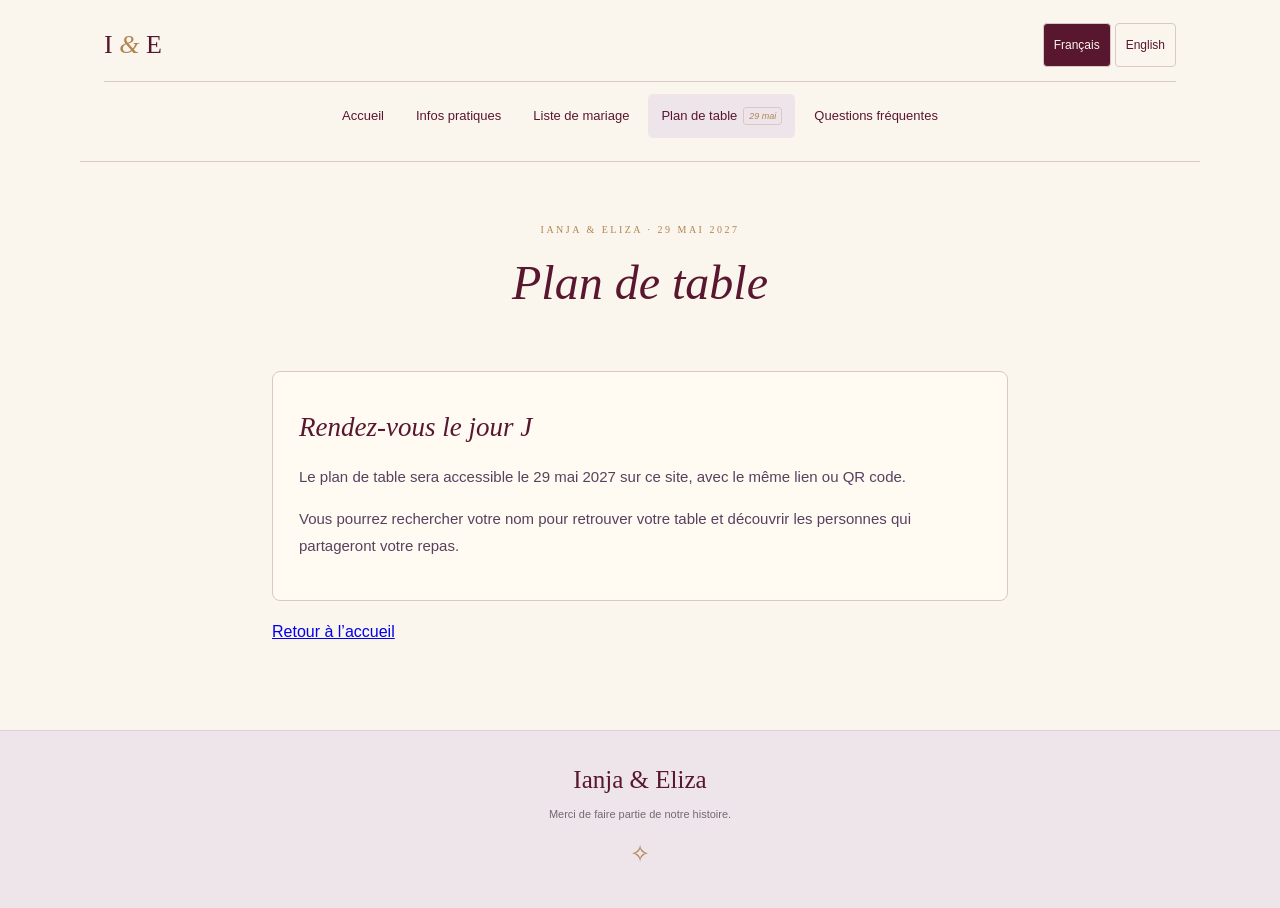
==== acces-plan-de-table.html @ 85cea96d "Add files via upload" ====
<!doctype html>
<html lang="fr"><head><meta charset="utf-8"><meta name="viewport" content="width=device-width,initial-scale=1"><meta name="theme-color" content="#59162f"><meta name="robots" content="noindex,nofollow"><title>Ianja &amp; Eliza — Plan de table</title>
<link rel="stylesheet" href="style.css"><link rel="stylesheet" href="photos.css"><link rel="stylesheet" href="confirmation.css"><link rel="stylesheet" href="navigation.css"><script defer src="configuration.js"></script><script defer src="navigation.js"></script></head>
<body><header class="top"><a href="./" aria-label="Ianja & Eliza">I <span>&</span> E</a><nav class="languages" aria-label="Langue / Language"><button type="button" data-lang="fr" lang="fr" aria-pressed="true">Français</button><button type="button" data-lang="en" lang="en" aria-pressed="false">English</button></nav></header>
<main class="info-page"><div class="page-heading"><p class="eyebrow" data-page-fr="IANJA &amp; ELIZA · 29 MAI 2027" data-page-en="IANJA &amp; ELIZA · 29 MAY 2027">IANJA &amp; ELIZA · 29 MAI 2027</p><h1 data-page-title data-page-fr="Plan de table" data-page-en="Seating plan">Plan de table</h1></div><section class="info-card"><h2  data-page-fr="Rendez-vous le jour J" data-page-en="Available on our wedding day">Rendez-vous le jour J</h2><p  data-page-fr="Le plan de table sera accessible le 29 mai 2027 sur ce site, avec le même lien ou QR code." data-page-en="The seating plan will be available on 29 May 2027 on this website using the same link or QR code.">Le plan de table sera accessible le 29 mai 2027 sur ce site, avec le même lien ou QR code.</p><p  data-page-fr="Vous pourrez rechercher votre nom pour retrouver votre table et découvrir les personnes qui partageront votre repas." data-page-en="You will be able to search for your name to find your table and see who will be sharing your meal.">Vous pourrez rechercher votre nom pour retrouver votre table et découvrir les personnes qui partageront votre repas.</p></section><a id="open-seating" class="primary" href="plan-de-table.html" hidden data-page-fr="Voir le plan de table" data-page-en="View the seating plan">Voir le plan de table</a>
<a class="page-home" href="index.html" data-page-fr="Retour à l’accueil" data-page-en="Back to home">Retour à l’accueil</a>
<noscript>Activez JavaScript pour le menu et le choix de langue. / Enable JavaScript for navigation and language selection.</noscript></main>
<footer><span>Ianja & Eliza</span><p  data-page-fr="Merci de faire partie de notre histoire." data-page-en="Thank you for being part of our story.">Merci de faire partie de notre histoire.</p><span aria-hidden="true">✧</span></footer></body></html>
---- style.css ----
:root{--ivory:#faf5eb;--wine:#64283f;--purple:#58415f;--muted:#756773;--line:#d9c8c6;--gold:#ae8c58}*{box-sizing:border-box}html{scroll-behavior:smooth}body{margin:0;background:var(--ivory);color:var(--purple);font-family:Arial,sans-serif;font-size:16px;line-height:1.6}.top{max-width:1120px;margin:auto;display:flex;align-items:center;justify-content:space-between;padding:23px 24px;border-bottom:1px solid var(--line)}.top a{font:26px Georgia,serif;text-decoration:none;color:var(--wine)}.top a span{font-style:italic;color:var(--gold)}.top>span{font-size:9px;letter-spacing:2px}main{max-width:1000px;margin:auto;padding:0 22px}.hero{text-align:center;padding:45px 0 38px;position:relative}.ornament{color:var(--gold);font-size:39px}.eyebrow{font-size:10px;letter-spacing:2.3px;font-weight:600}.hero h1{font:clamp(49px,9vw,88px)/1.15 Georgia,serif;letter-spacing:-2px;color:var(--wine);margin:20px 0}.hero h1 em{color:#98758e;font-weight:normal;font-size:.8em}.date{letter-spacing:3px;text-transform:uppercase;font-size:11px}.date:empty{display:none}.rule{width:47px;height:1px;background:var(--gold);margin:28px auto}h2{font:32px/1.2 Georgia,serif;font-weight:normal;margin:12px 0 18px;color:var(--wine)}.intro{font-size:14px;line-height:1.9;color:var(--muted)}.finder{background:var(--wine);color:var(--ivory);padding:30px 24px;border-radius:100px 100px 8px 8px;text-align:center;max-width:660px;margin:0 auto 64px;box-shadow:0 18px 35px #64283f12}.finder>.eyebrow{color:#dec1ba;margin-top:10px;font-size:9px}.finder h2{color:var(--ivory);margin:12px 0 25px}.finder label{display:block;text-align:left;font-size:12px;margin:0 auto 8px;max-width:470px}.search-wrap{display:flex;align-items:center;background:var(--ivory);color:var(--wine);border-radius:5px;max-width:470px;margin:auto;padding:0 13px;gap:10px}.search-wrap>span{font-size:28px}.search-wrap input{width:100%;min-width:0;border:0;background:transparent;font:16px Arial,sans-serif;color:var(--wine);padding:18px 0;outline:none}.search-wrap:focus-within{outline:3px solid #d7b681;outline-offset:4px}.search-wrap button{border:0;background:transparent;color:var(--wine);font-size:28px;min-width:35px;min-height:44px;cursor:pointer}.hint{font-size:11px;color:#e4cbd1;margin:12px 0 0}#status{font-size:13px;margin-bottom:0}.results{list-style:none;padding:0;margin:14px auto 0;max-width:470px}.results:empty{display:none}.result{font:14px Arial,sans-serif;width:100%;padding:15px;background:#fff9ef;border:0;border-radius:4px;color:var(--wine);text-align:left;cursor:pointer;margin-bottom:8px;line-height:1.6}.result>span{display:block}.result-table{font-size:12px;color:var(--muted)}.section-head{display:flex;align-items:end;justify-content:space-between;gap:14px}.section-head h2{font-size:38px;margin-bottom:4px}.section-head>p{font-size:12px;white-space:nowrap}.table-intro{font-size:13px;color:var(--muted);margin:12px 0 24px}.tables{display:grid;grid-template-columns:1fr;gap:16px;align-items:start}.table{border:1px solid var(--line);border-radius:65px 65px 5px 5px;background:#fffaf2;overflow:hidden}.table summary{position:relative;list-style:none;cursor:pointer;text-align:center;padding:30px 26px 24px}.table summary::-webkit-details-marker{display:none}.table summary .eyebrow{display:block;color:var(--gold)}.table-name{display:block;font:29px Georgia,serif;margin:10px 0;color:var(--wine)}.guest-count{font-size:11px;color:var(--muted)}.expand{position:absolute;right:22px;bottom:19px;font-size:22px;color:var(--wine)}.table[open] .expand{transform:rotate(45deg)}.guests{list-style:none;padding:0 24px 20px;margin:0;text-align:center;font-size:14px}.guests li{border-top:1px solid #eadfdb;padding:9px 0}.demo{text-align:center;font-size:11px;color:var(--muted);margin:36px 0}footer{text-align:center;margin-top:55px;padding:35px 20px;background:#eee5eb;border-top:1px solid #dfd0dd}footer>span:first-child{font:25px Georgia,serif;color:var(--wine)}footer p{font-size:11px;color:var(--muted)}footer>span:last-child{color:var(--gold);font-size:24px}button:focus-visible,summary:focus-visible,a:focus-visible{outline:3px solid var(--gold);outline-offset:4px}[hidden]{display:none!important}@media(min-width:600px){.tables{grid-template-columns:repeat(2,1fr)}.finder{padding:38px 60px}.hero{padding-top:55px}}@media(min-width:900px){.tables{grid-template-columns:repeat(3,1fr)}.hero{padding-bottom:44px}}@media(max-width:420px){.section-head{display:block}.section-head>p{margin-top:9px}.top>span{letter-spacing:1px;font-size:8px}.hero h1{font-size:49px}.eyebrow{letter-spacing:1.6px}}@media(prefers-reduced-motion:reduce){html{scroll-behavior:auto}}@media print{.finder,.demo,.top{display:none}.tables{grid-template-columns:repeat(2,1fr)}.table{break-inside:avoid}.guests{display:block}.hero{padding:10px}.hero h1{font-size:44px}footer{margin-top:10px}}
---- photos.css ----
:root{--wine:#59162f;--gold:#b18450;--ivory:#fbf6ed}
.top{flex-wrap:wrap;gap:12px}.languages{display:flex;gap:4px}.languages button{font:12px Arial,sans-serif;min-height:44px;padding:8px 10px;border:1px solid var(--line);border-radius:4px;background:transparent;color:var(--wine);cursor:pointer}.languages button[aria-pressed="true"]{background:var(--wine);color:var(--ivory)}.hero .intro{white-space:normal}
/* Une première évocation de la papeterie, en attendant la carte d’invitation. */
h2,.memories h2{font-family:Georgia,'Times New Roman',serif;font-style:italic;font-weight:400;line-height:1.3}
.eyebrow,.date,.memories cite{font-family:Georgia,'Times New Roman',serif;font-weight:400;letter-spacing:2.5px}
.table-name{font-family:Georgia,'Times New Roman',serif;font-style:italic}
.intro{font-family:Georgia,'Times New Roman',serif;font-size:16px;line-height:1.85}
.sr-only{position:absolute!important;width:1px;height:1px;padding:0;margin:-1px;overflow:hidden;clip:rect(0,0,0,0);white-space:nowrap;border:0}
.top .table-shortcut{font:11px Arial,sans-serif;letter-spacing:.5px;border-bottom:1px solid var(--gold);padding:8px 0}
.hero{padding-top:24px;padding-bottom:28px}
.welcome-art{display:block;width:100%;height:auto;max-width:850px;margin:0 auto;border-radius:5px;box-shadow:0 12px 36px #64283f0b}
.hero .date{margin:20px 0 0;color:var(--wine)}
.hero .rule{margin:20px auto}
.finder{border:1px solid #b1845055;box-shadow:0 15px 40px #59162f18}
.table{border-color:#d6bdad}
.memories{text-align:center;margin:70px 0 20px;padding-top:35px;border-top:1px solid var(--line)}
.memories>.eyebrow{color:var(--gold)}
.memories h2{font-size:clamp(29px,5vw,40px)}
.photo-gallery{display:grid;grid-template-columns:1fr;gap:25px;max-width:400px;margin:30px auto 0}
.photo-gallery figure{margin:0;padding:10px 10px 0;background:#fffaf2;border:1px solid #d9c2ac;box-shadow:0 8px 22px #59162f0b;border-radius:140px 140px 5px 5px;overflow:hidden}
.photo-gallery img{display:block;width:100%;height:auto;aspect-ratio:4/5;object-fit:cover;border-radius:130px 130px 2px 2px}
.photo-gallery figure:first-child img{object-position:50% 85%}
.photo-gallery figure:nth-child(2) img{object-position:46% 60%}
.photo-gallery figure:nth-child(3) img{object-position:50% 40%}
.photo-gallery figcaption{font:italic 20px Georgia,serif;color:var(--wine);padding:20px 6px}
.memories blockquote{margin:40px auto 0;max-width:520px;padding:28px 15px;border-top:1px solid var(--gold);border-bottom:1px solid var(--gold);color:var(--wine)}
.memories blockquote p{font:italic 23px/1.5 Georgia,serif;margin:0 0 12px}
.memories cite{font:10px Arial,sans-serif;text-transform:uppercase;letter-spacing:3px}
@media(min-width:700px){.photo-gallery{grid-template-columns:repeat(3,minmax(0,1fr));max-width:none;gap:20px;align-items:start}.photo-gallery figure:nth-child(2){margin-top:30px}.photo-gallery figcaption{font-size:18px}.hero{padding-top:30px}.welcome-art{width:90%}}
@media(max-width:420px){.hero{margin:0 -12px}.hero .intro{padding:0 12px}.welcome-art{border-radius:2px}.memories{margin-top:45px}.finder{margin-bottom:45px}}
@media print{.welcome-art{max-width:430px}.memories{display:none}.top{display:none}}
---- confirmation.css ----
.rsvp-card{max-width:660px;margin:0 auto 45px;background:#fffaf2;border:1px solid #d6bdad;border-radius:80px 80px 8px 8px;padding:35px 24px;box-shadow:0 15px 40px #59162f0b}.rsvp-card>.eyebrow,.rsvp-card>h2,.deadline{text-align:center}.rsvp-card>.eyebrow{color:var(--wine);font-size:9px}.rsvp-card h2{font-size:32px}.deadline{font-size:13px;color:var(--muted)}#rsvp{margin-top:28px}#rsvp>label,#guest-fields>label{display:block;font-size:14px;font-weight:600;margin:22px 0 8px}#rsvp input:not([type=radio]):not([type=checkbox]):not([type=hidden]),#rsvp textarea{display:block;width:100%;border:1px solid #bca6ab;border-radius:5px;background:#fffdf9;color:var(--wine);font:16px/1.5 Arial,sans-serif;padding:12px;min-height:48px}#rsvp textarea{resize:vertical}#rsvp input:focus-visible,#rsvp textarea:focus-visible{outline:3px solid var(--gold);outline-offset:3px}#rsvp fieldset{border:0;padding:0;margin:25px 0}#rsvp legend{font-weight:600;font-size:14px;margin-bottom:10px}.choices{display:grid;gap:10px}.choices label{padding:14px;border:1px solid var(--line);border-radius:5px;cursor:pointer}.choices input,.consent input{accent-color:var(--wine);width:19px;height:19px;flex-shrink:0}.choices label:has(input:checked){background:#eee5eb;border-color:var(--wine)}.choices input{vertical-align:middle;margin:0 10px 2px 0}.field-help,.privacy{font-size:12px;color:var(--muted);margin:5px 0 10px}.consent{display:flex!important;align-items:flex-start;gap:10px;font-size:12px!important;font-weight:400!important}.consent input{margin-top:2px}.primary{display:block;background:var(--wine);color:var(--ivory);border:1px solid var(--wine);border-radius:5px;padding:16px 22px;font:15px Arial,sans-serif;text-align:center;text-decoration:none;cursor:pointer;min-height:50px}#send{width:100%;margin-top:25px}.primary:disabled{opacity:.55;cursor:not-allowed}.notice{background:#eee5eb;padding:15px;border-left:3px solid var(--wine);font-size:13px}#form-status{font-size:14px;white-space:pre-line}#form-status:empty{display:none}#closed p{line-height:1.85}#closed h2{font-size:30px}.practical{text-align:center;max-width:650px;margin:50px auto;font-size:14px}.practical h2{font-size:32px}.rsvp-photos{display:grid;grid-template-columns:repeat(3,minmax(0,1fr));gap:10px;margin:35px auto;max-width:800px}.rsvp-photos img{width:100%;height:auto;aspect-ratio:3/4;object-fit:cover;border-radius:80px 80px 4px 4px}.rsvp-photos img:first-child{object-position:50% 85%}.rsvp-photos img:nth-child(2){object-position:46% 60%}.trap{position:absolute;left:-10000px;width:1px;height:1px;overflow:hidden}@media(min-width:650px){.rsvp-card{padding:40px 48px}.choices{grid-template-columns:1fr 1fr}.rsvp-photos{gap:20px}}@media(max-width:420px){.rsvp-card{border-radius:55px 55px 5px 5px;padding:25px 20px}.rsvp-card h2{font-size:28px}.rsvp-photos{gap:6px}}
.guest-entry{position:relative;border:1px solid var(--line);padding:16px;margin:14px 0;border-radius:6px;background:#fbf6ed}.guest-entry label{display:block;font-size:14px;font-weight:600;margin-bottom:8px}.secondary{border:1px solid var(--wine);color:var(--wine);background:transparent;border-radius:5px;padding:12px 18px;font:14px Arial,sans-serif;min-height:46px;cursor:pointer}.secondary:disabled{opacity:.5;cursor:not-allowed}.remove-guest{display:block;margin:8px 0 0 auto;padding:8px 10px;border:0;background:transparent;text-decoration:underline;color:var(--wine);cursor:pointer;min-height:44px}#guest-total{font-size:13px;color:var(--muted)}
#phone-country{display:block;width:100%;min-height:48px;padding:12px;border:1px solid #bca6ab;border-radius:5px;background:#fffdf9;color:var(--wine);font:16px Arial,sans-serif}#phone-country:focus-visible{outline:3px solid var(--gold);outline-offset:3px}
/* Indicatif et numéro réunis sur une seule ligne, même sur mobile. */
.phone-inline{display:grid;grid-template-columns:100px minmax(0,1fr);gap:8px;align-items:stretch}.phone-prefix{position:relative;min-width:0;border:1px solid #bca6ab;background:#fffdf9;border-radius:5px;display:flex;align-items:center;justify-content:center}.phone-prefix #dial-code{font:16px Arial,sans-serif;color:var(--wine);pointer-events:none}.phone-prefix #phone-country{position:absolute;inset:0;width:100%;height:100%;opacity:0;cursor:pointer;padding:0;margin:0}.phone-prefix:focus-within{outline:3px solid var(--gold);outline-offset:3px}#rsvp .phone-inline #contact-phone{min-width:0;margin:0;height:100%}@media(max-width:380px){.phone-inline{grid-template-columns:82px minmax(0,1fr);gap:6px}}
.review{margin-top:25px;padding:22px 18px;background:#eee5eb;border:1px solid var(--line);border-radius:8px}.review h3{font:26px/1.3 Georgia,serif;color:var(--wine);margin:0 0 12px}.review p{font-size:13px}.review dl{margin:20px 0;overflow-wrap:anywhere}.review dt{font-size:12px;font-weight:600;margin:14px 0 3px;color:var(--wine)}.review dd{font-size:14px;white-space:pre-wrap;margin:0}.review-actions{display:flex;gap:12px;flex-wrap:wrap}.review-actions button{flex:1 1 180px}.review [disabled]{opacity:.55;cursor:not-allowed}#email-notice{overflow-wrap:anywhere}
.deadline-notice{margin:24px 0;padding:18px 20px;border:2px solid var(--wine);border-radius:8px;background:#f1e3e8;color:var(--wine)}.deadline-notice .deadline{font-size:17px;color:var(--wine);margin:0 0 10px;text-align:left;line-height:1.5}.deadline-notice>p:last-child{font-size:14px;line-height:1.7;margin:0}.deadline-reminder{margin:24px 0 12px;font-size:13px;font-weight:600;color:var(--wine);border-left:3px solid var(--gold);padding-left:12px}#seating-notice{padding:20px;border:1px solid var(--gold);border-radius:6px;background:#fffaf2;color:var(--wine);line-height:1.8}
---- navigation.css ----
.top{position:relative;gap:14px}.top>.languages{margin-left:auto}.main-navigation{display:flex;justify-content:center;align-items:center;gap:6px;flex-basis:100%;padding-top:12px;border-top:1px solid var(--line);flex-wrap:wrap}.main-navigation a{font:13px/1.4 Arial,sans-serif;color:var(--wine);padding:12px 13px;border-radius:5px;min-height:44px;display:flex;align-items:center;gap:6px;text-decoration:none}.main-navigation a:hover,.main-navigation a[aria-current=page]{background:#eee5eb}.nav-badge{font-size:9px;border:1px solid var(--line);padding:2px 5px;border-radius:3px;white-space:nowrap;color:var(--muted)}.menu-toggle{display:none;border:1px solid var(--line);border-radius:5px;color:var(--wine);background:transparent;min-height:44px;padding:10px 12px;font:13px Arial,sans-serif;cursor:pointer}.info-page{max-width:780px;margin:auto;padding-bottom:30px}.page-heading{text-align:center;padding:50px 0 25px}.page-heading h1{font:italic clamp(34px,6vw,48px)/1.25 Georgia,serif;color:var(--wine);margin:15px 0}.page-heading>.eyebrow{color:var(--gold)}.info-card{padding:26px;background:#fffaf2;border:1px solid var(--line);border-radius:8px;margin:18px 0;line-height:1.8}.info-card h2{font-size:27px}.info-card p{font-size:15px}.info-card .primary{max-width:320px;margin:20px auto 0}.faq-list{display:grid;gap:14px}.faq-list details{background:#fffaf2;border:1px solid var(--line);border-radius:6px;padding:18px 20px}.faq-list summary{cursor:pointer;color:var(--wine);font-size:16px}.faq-list p{font-size:14px;line-height:1.8;margin-bottom:0}@media(max-width:760px){.menu-toggle{display:block}.main-navigation{display:none;align-items:stretch;flex-direction:column;gap:4px}.menu-open .main-navigation{display:flex}.main-navigation a{justify-content:space-between}.top{padding:16px}.languages button{padding:8px}.page-heading{padding-top:35px}.info-card{padding:22px}}@media print{.menu-toggle,.main-navigation{display:none}}
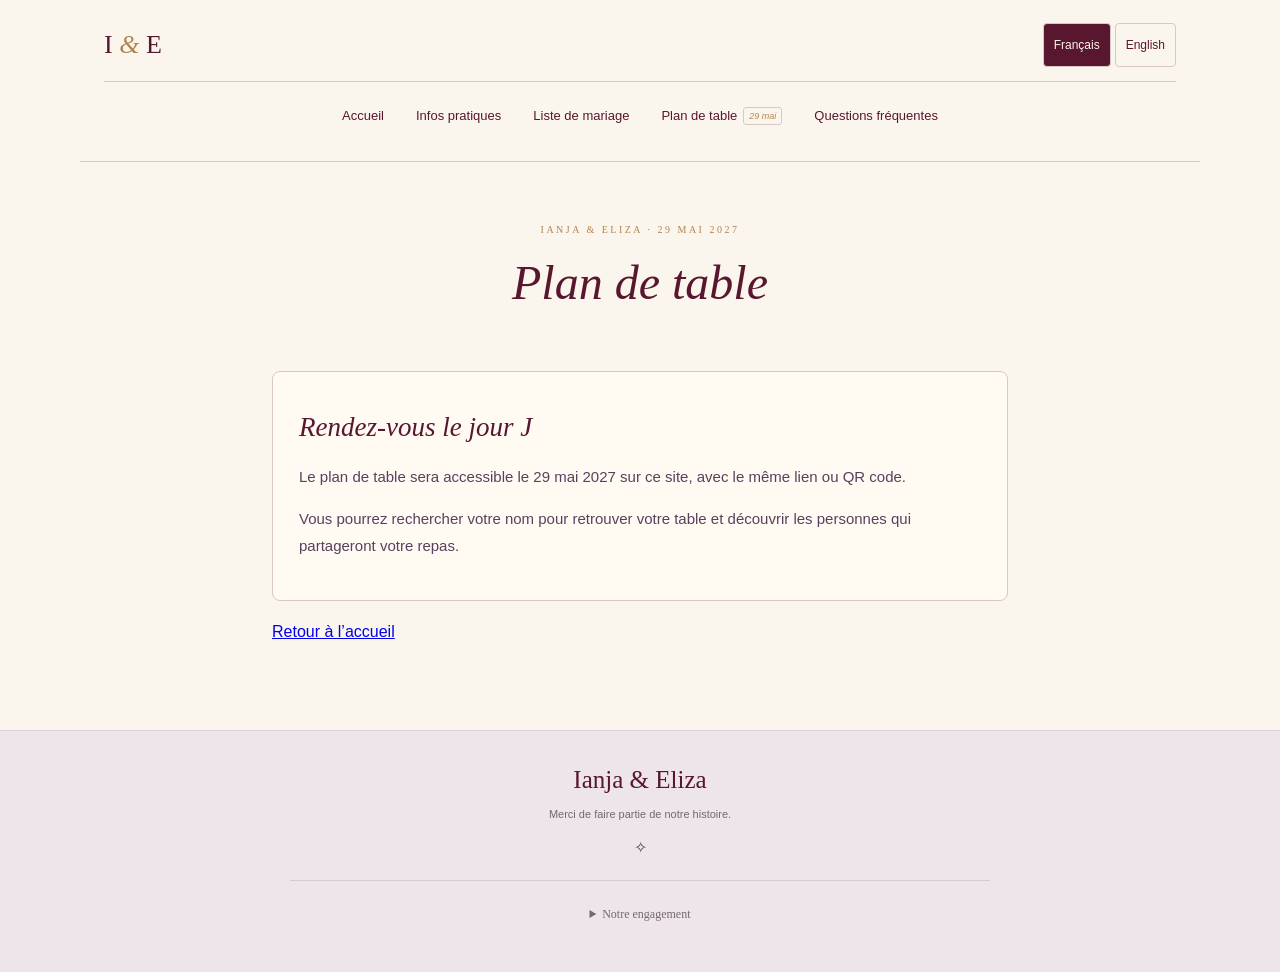
==== commit c11f1939: "Add files via upload" ====
--- a/acces-plan-de-table.html
+++ b/acces-plan-de-table.html
@@ -1,6 +1,7 @@
 <!doctype html>
 <html lang="fr"><head><meta charset="utf-8"><meta name="viewport" content="width=device-width,initial-scale=1"><meta name="theme-color" content="#59162f"><meta name="robots" content="noindex,nofollow"><title>Ianja &amp; Eliza — Plan de table</title>
-<link rel="stylesheet" href="style.css"><link rel="stylesheet" href="photos.css"><link rel="stylesheet" href="confirmation.css"><link rel="stylesheet" href="navigation.css"><script defer src="configuration.js"></script><script defer src="navigation.js"></script></head>
+<link rel="stylesheet" href="style.css"><link rel="stylesheet" href="photos.css"><link rel="stylesheet" href="confirmation.css"><link rel="stylesheet" href="navigation.css"><script defer src="configuration.js"></script><script defer src="navigation.js"></script><link rel="stylesheet" href="engagement.css"><script defer src="engagement.js"></script>
+</head>
 <body><header class="top"><a href="./" aria-label="Ianja & Eliza">I <span>&</span> E</a><nav class="languages" aria-label="Langue / Language"><button type="button" data-lang="fr" lang="fr" aria-pressed="true">Français</button><button type="button" data-lang="en" lang="en" aria-pressed="false">English</button></nav></header>
 <main class="info-page"><div class="page-heading"><p class="eyebrow" data-page-fr="IANJA &amp; ELIZA · 29 MAI 2027" data-page-en="IANJA &amp; ELIZA · 29 MAY 2027">IANJA &amp; ELIZA · 29 MAI 2027</p><h1 data-page-title data-page-fr="Plan de table" data-page-en="Seating plan">Plan de table</h1></div><section class="info-card"><h2  data-page-fr="Rendez-vous le jour J" data-page-en="Available on our wedding day">Rendez-vous le jour J</h2><p  data-page-fr="Le plan de table sera accessible le 29 mai 2027 sur ce site, avec le même lien ou QR code." data-page-en="The seating plan will be available on 29 May 2027 on this website using the same link or QR code.">Le plan de table sera accessible le 29 mai 2027 sur ce site, avec le même lien ou QR code.</p><p  data-page-fr="Vous pourrez rechercher votre nom pour retrouver votre table et découvrir les personnes qui partageront votre repas." data-page-en="You will be able to search for your name to find your table and see who will be sharing your meal.">Vous pourrez rechercher votre nom pour retrouver votre table et découvrir les personnes qui partageront votre repas.</p></section><a id="open-seating" class="primary" href="plan-de-table.html" hidden data-page-fr="Voir le plan de table" data-page-en="View the seating plan">Voir le plan de table</a>
 <a class="page-home" href="index.html" data-page-fr="Retour à l’accueil" data-page-en="Back to home">Retour à l’accueil</a>
--- a/navigation.css
+++ b/navigation.css
@@ -1 +1,2 @@
 .top{position:relative;gap:14px}.top>.languages{margin-left:auto}.main-navigation{display:flex;justify-content:center;align-items:center;gap:6px;flex-basis:100%;padding-top:12px;border-top:1px solid var(--line);flex-wrap:wrap}.main-navigation a{font:13px/1.4 Arial,sans-serif;color:var(--wine);padding:12px 13px;border-radius:5px;min-height:44px;display:flex;align-items:center;gap:6px;text-decoration:none}.main-navigation a:hover,.main-navigation a[aria-current=page]{background:#eee5eb}.nav-badge{font-size:9px;border:1px solid var(--line);padding:2px 5px;border-radius:3px;white-space:nowrap;color:var(--muted)}.menu-toggle{display:none;border:1px solid var(--line);border-radius:5px;color:var(--wine);background:transparent;min-height:44px;padding:10px 12px;font:13px Arial,sans-serif;cursor:pointer}.info-page{max-width:780px;margin:auto;padding-bottom:30px}.page-heading{text-align:center;padding:50px 0 25px}.page-heading h1{font:italic clamp(34px,6vw,48px)/1.25 Georgia,serif;color:var(--wine);margin:15px 0}.page-heading>.eyebrow{color:var(--gold)}.info-card{padding:26px;background:#fffaf2;border:1px solid var(--line);border-radius:8px;margin:18px 0;line-height:1.8}.info-card h2{font-size:27px}.info-card p{font-size:15px}.info-card .primary{max-width:320px;margin:20px auto 0}.faq-list{display:grid;gap:14px}.faq-list details{background:#fffaf2;border:1px solid var(--line);border-radius:6px;padding:18px 20px}.faq-list summary{cursor:pointer;color:var(--wine);font-size:16px}.faq-list p{font-size:14px;line-height:1.8;margin-bottom:0}@media(max-width:760px){.menu-toggle{display:block}.main-navigation{display:none;align-items:stretch;flex-direction:column;gap:4px}.menu-open .main-navigation{display:flex}.main-navigation a{justify-content:space-between}.top{padding:16px}.languages button{padding:8px}.page-heading{padding-top:35px}.info-card{padding:22px}}@media print{.menu-toggle,.main-navigation{display:none}}
+.table-cover{text-align:center;padding:30px 20px 26px}.table-cover>.eyebrow{display:block;color:var(--gold)}.table-cover .table-name{font-size:25px}
--- a/engagement.css
+++ b/engagement.css
@@ -0,0 +1 @@
+.commitment{max-width:700px;margin:20px auto 0;border-top:1px solid #d8cad3;padding-top:12px;text-align:left}.commitment>summary{font:12px/1.6 Georgia,serif;color:var(--muted);text-align:center;cursor:pointer;min-height:44px;padding:12px;list-style-position:inside}.commitment>summary:hover{color:var(--wine)}.commitment>summary:focus-visible{outline:2px solid var(--gold);outline-offset:2px}.commitment-body{padding:15px 10px 10px}.commitment-body .commitment-source{font:10px/1.6 Arial,sans-serif;letter-spacing:1.2px;color:var(--muted);text-align:center}.commitment-body h2{font:italic 25px/1.4 Georgia,serif;text-align:center;margin:10px 0 25px}.commitment-body h3{font:12px/1.5 Arial,sans-serif;color:var(--wine);margin:20px 0 8px}.commitment-body section>p{font:14px/1.85 Georgia,serif;color:var(--purple);margin:8px 0}.commitment-body section>.commitment-references{font:11px/1.8 Arial,sans-serif;color:var(--muted);margin-bottom:22px}@media print{.commitment{display:none}}
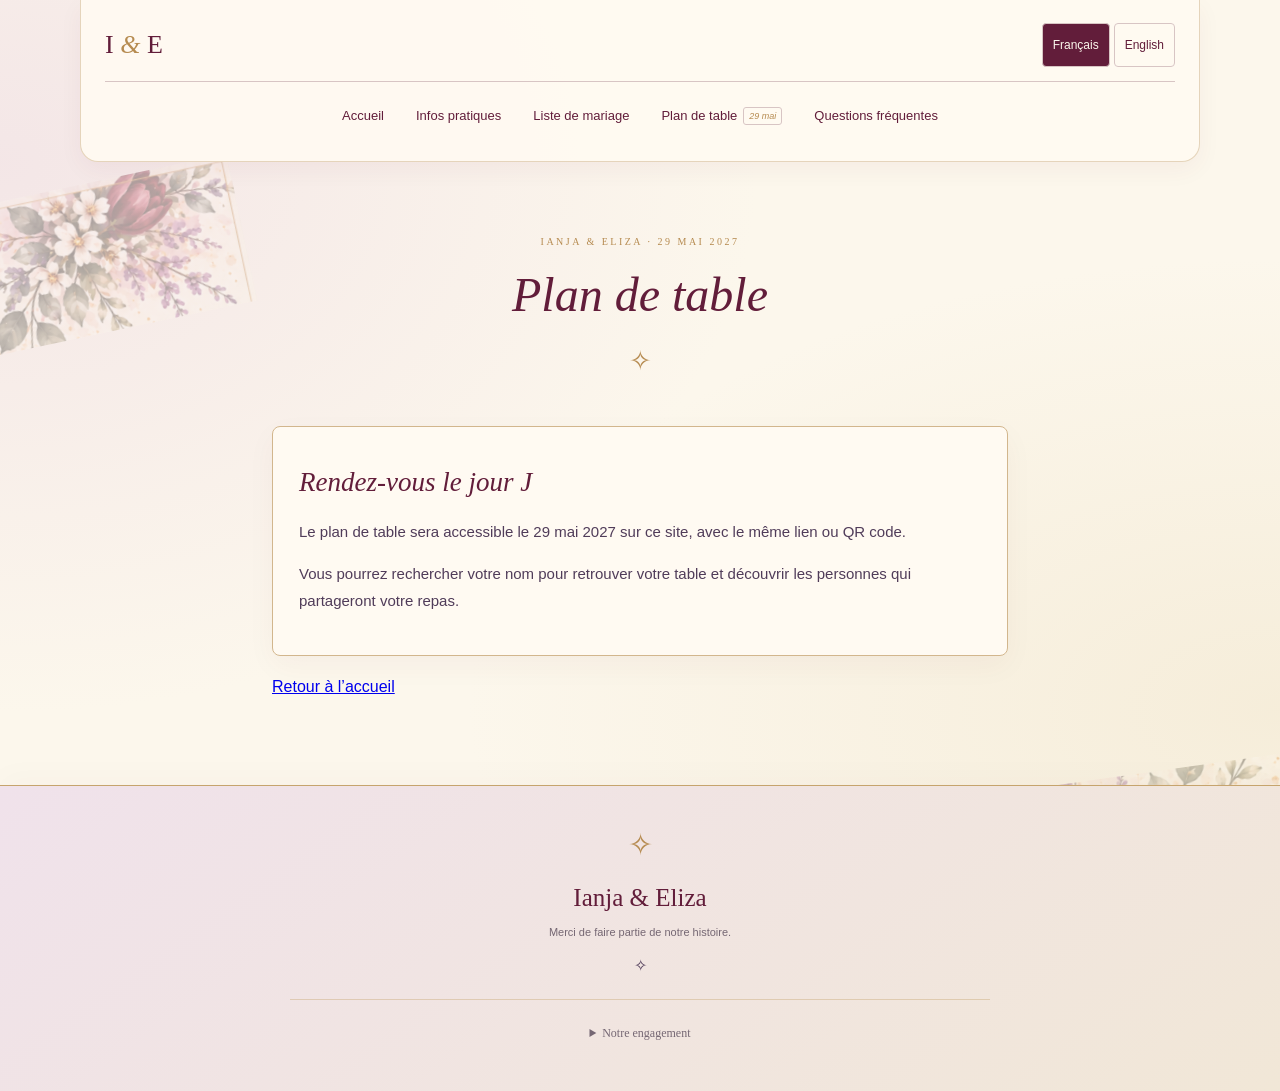
==== commit 4f37e3a9: "Add files via upload" ====
--- a/acces-plan-de-table.html
+++ b/acces-plan-de-table.html
@@ -1,6 +1,7 @@
 <!doctype html>
 <html lang="fr"><head><meta charset="utf-8"><meta name="viewport" content="width=device-width,initial-scale=1"><meta name="theme-color" content="#59162f"><meta name="robots" content="noindex,nofollow"><title>Ianja &amp; Eliza — Plan de table</title>
 <link rel="stylesheet" href="style.css"><link rel="stylesheet" href="photos.css"><link rel="stylesheet" href="confirmation.css"><link rel="stylesheet" href="navigation.css"><script defer src="configuration.js"></script><script defer src="navigation.js"></script><link rel="stylesheet" href="engagement.css"><script defer src="engagement.js"></script>
+<link rel="stylesheet" href="elegance.css">
 </head>
 <body><header class="top"><a href="./" aria-label="Ianja & Eliza">I <span>&</span> E</a><nav class="languages" aria-label="Langue / Language"><button type="button" data-lang="fr" lang="fr" aria-pressed="true">Français</button><button type="button" data-lang="en" lang="en" aria-pressed="false">English</button></nav></header>
 <main class="info-page"><div class="page-heading"><p class="eyebrow" data-page-fr="IANJA &amp; ELIZA · 29 MAI 2027" data-page-en="IANJA &amp; ELIZA · 29 MAY 2027">IANJA &amp; ELIZA · 29 MAI 2027</p><h1 data-page-title data-page-fr="Plan de table" data-page-en="Seating plan">Plan de table</h1></div><section class="info-card"><h2  data-page-fr="Rendez-vous le jour J" data-page-en="Available on our wedding day">Rendez-vous le jour J</h2><p  data-page-fr="Le plan de table sera accessible le 29 mai 2027 sur ce site, avec le même lien ou QR code." data-page-en="The seating plan will be available on 29 May 2027 on this website using the same link or QR code.">Le plan de table sera accessible le 29 mai 2027 sur ce site, avec le même lien ou QR code.</p><p  data-page-fr="Vous pourrez rechercher votre nom pour retrouver votre table et découvrir les personnes qui partageront votre repas." data-page-en="You will be able to search for your name to find your table and see who will be sharing your meal.">Vous pourrez rechercher votre nom pour retrouver votre table et découvrir les personnes qui partageront votre repas.</p></section><a id="open-seating" class="primary" href="plan-de-table.html" hidden data-page-fr="Voir le plan de table" data-page-en="View the seating plan">Voir le plan de table</a>
--- a/elegance.css
+++ b/elegance.css
@@ -0,0 +1,24 @@
+/* Habillage commun, inspiré des fleurs et des encadrements de la papeterie. */
+:root{--ivory:#fcf7ec;--wine:#621d3a;--purple:#503c59;--gold:#b68b50;--line:#d8c5c4}
+body{background:radial-gradient(ellipse at 0 15%,#e7cddf66,transparent 42%),radial-gradient(ellipse at 100% 65%,#e9d9b555,transparent 45%),#fcf7ec;position:relative;isolation:isolate}
+body::before,body::after{content:"";position:fixed;width:210px;height:220px;background-image:url('images/papeterie-fleurs.png');background-repeat:no-repeat;background-size:100% auto;pointer-events:none;z-index:-1;opacity:.22}
+body::before{left:-45px;top:180px;background-position:top center;transform:rotate(-12deg)}body::after{right:-45px;bottom:-20px;background-position:bottom center;transform:rotate(-8deg)}
+.top{background:#fffaf2ed;border:1px solid #cfb48b88;border-top:0;border-radius:0 0 18px 18px;box-shadow:0 8px 24px #621d3a0c;margin-bottom:12px}
+.main-navigation a{transition:background-color .18s,color .18s}.main-navigation a[aria-current=page]{background:var(--wine);color:var(--ivory);box-shadow:0 4px 12px #621d3a20}.main-navigation a[aria-current=page] .nav-badge{color:var(--ivory);border-color:#f4e6d077}
+.hero{position:relative}.hero .welcome-art{border:1px solid #c8ab7d;box-shadow:0 14px 35px #621d3a18,0 0 0 6px #fffaf2,0 0 0 7px #c8ab7d66;border-radius:8px}.hero .rule{width:90px;position:relative}.hero .rule::after{content:'✧';position:absolute;left:50%;top:50%;transform:translate(-50%,-50%);background:var(--ivory);padding:0 8px;color:var(--gold);font-size:22px}
+.rsvp-card{border-color:#bc9865;box-shadow:0 18px 45px #621d3a12,0 0 0 5px #fffaf2aa;background:linear-gradient(145deg,#fffdf6,#fbf2e8)}
+.rsvp-card>.eyebrow{color:#80522a}.primary{background:linear-gradient(125deg,#782d50,#59162f);box-shadow:0 6px 16px #621d3a18;transition:box-shadow .18s}.primary:hover:not(:disabled){box-shadow:0 8px 20px #621d3a2a}.secondary{background:#fffaf2}
+.practical-section,.info-card,.gift-coming,.faq-list details{box-shadow:0 10px 30px #621d3a0a;border-color:#d2b68d}.practical-heading>span{background:#ede0c8;border:1px solid #bc986555;border-radius:50%;width:35px;height:35px;flex-shrink:0;display:flex;align-items:center;justify-content:center;font-size:13px}.page-heading{position:relative}.page-heading::after{content:'✧';display:block;font-size:27px;color:var(--gold);margin:14px auto 0}.table{box-shadow:0 8px 20px #621d3a0a;background:linear-gradient(160deg,#fffaf2,#f4e9ee);border-color:#c9aa83}.finder{box-shadow:0 14px 34px #621d3a22}
+footer{position:relative;background:linear-gradient(145deg,#f0e2eb,#f1e7d7);border-top:1px solid #c6a46d;box-shadow:0 -8px 30px #621d3a06}footer::before{content:'✧';display:block;font-size:30px;color:var(--gold);margin-bottom:12px}footer>span:first-child{display:inline-block;margin-top:3px}.commitment{border-color:#c6a46d66}
+/* Les portraits passent avant le formulaire et deviennent une composition à part entière. */
+.rsvp-photos{display:grid;grid-template-columns:1fr 1.2fr 1fr;align-items:center;gap:22px;max-width:1000px;margin:25px auto 65px;padding:10px 4px 20px}
+.rsvp-photos figure{min-width:0;margin:0;padding:8px 8px 0;border:1px solid #b68b50;border-radius:160px 160px 7px 7px;background:#fffbf5;box-shadow:0 14px 30px #621d3a17}
+.rsvp-photos figure:first-child{transform:rotate(-3deg)}.rsvp-photos figure:last-child{transform:rotate(3deg)}
+.rsvp-photos figure img{display:block;width:100%;height:auto;aspect-ratio:3/4;object-fit:cover;border-radius:150px 150px 3px 3px}
+.rsvp-photos figure:first-child img{object-position:50% 88%}.rsvp-photos figure:nth-child(2) img{object-position:50% 40%;aspect-ratio:3/4}.rsvp-photos figure:last-child img{object-position:46% 60%}
+.rsvp-photos figcaption{padding:17px 4px 19px;text-align:center;color:var(--wine);font:italic 17px/1.4 Georgia,serif}.rsvp-photos figure:nth-child(2) figcaption{font-size:24px}
+@media(min-width:1200px){body::before,body::after{width:270px;height:260px;opacity:.32}body::before{left:-25px}body::after{right:-25px}}
+@media(max-width:700px){body::before,body::after{width:130px;height:150px;opacity:.16}body::before{left:-35px;top:160px}body::after{right:-25px}.hero .welcome-art{width:96%;margin:5px auto 0}.rsvp-photos{display:flex;align-items:center;overflow-x:auto;scroll-snap-type:x mandatory;gap:18px;margin:15px -12px 40px;padding:12px 24px 24px;scroll-padding-left:24px}.rsvp-photos figure{flex:0 0 82%;max-width:390px;scroll-snap-align:center;border-radius:170px 170px 7px 7px;transform:none!important}.rsvp-photos figure img{aspect-ratio:4/5!important;border-radius:160px 160px 3px 3px}.rsvp-photos figcaption{font-size:18px}.rsvp-photos::after{content:'';flex:0 0 6px}.top{border-radius:0 0 12px 12px}.rsvp-card{box-shadow:0 12px 28px #621d3a12}}
+@media(prefers-reduced-motion:reduce){.primary,.main-navigation a{transition:none}}
+@media print{body{background:white}body::before,body::after{display:none}.rsvp-photos{display:grid;margin:20px 0;overflow:visible}.rsvp-photos figure{transform:none!important}.top,.hero .welcome-art,.rsvp-card,.table{box-shadow:none}}
+.photo-scroll-hint{display:none}body::before,body::after{height:125px}@media(min-width:1200px){body::before,body::after{height:150px}}@media(max-width:700px){body::before,body::after{height:85px}.photo-scroll-hint{display:block;text-align:center;font-size:11px;color:var(--muted);margin:-25px 0 35px}}
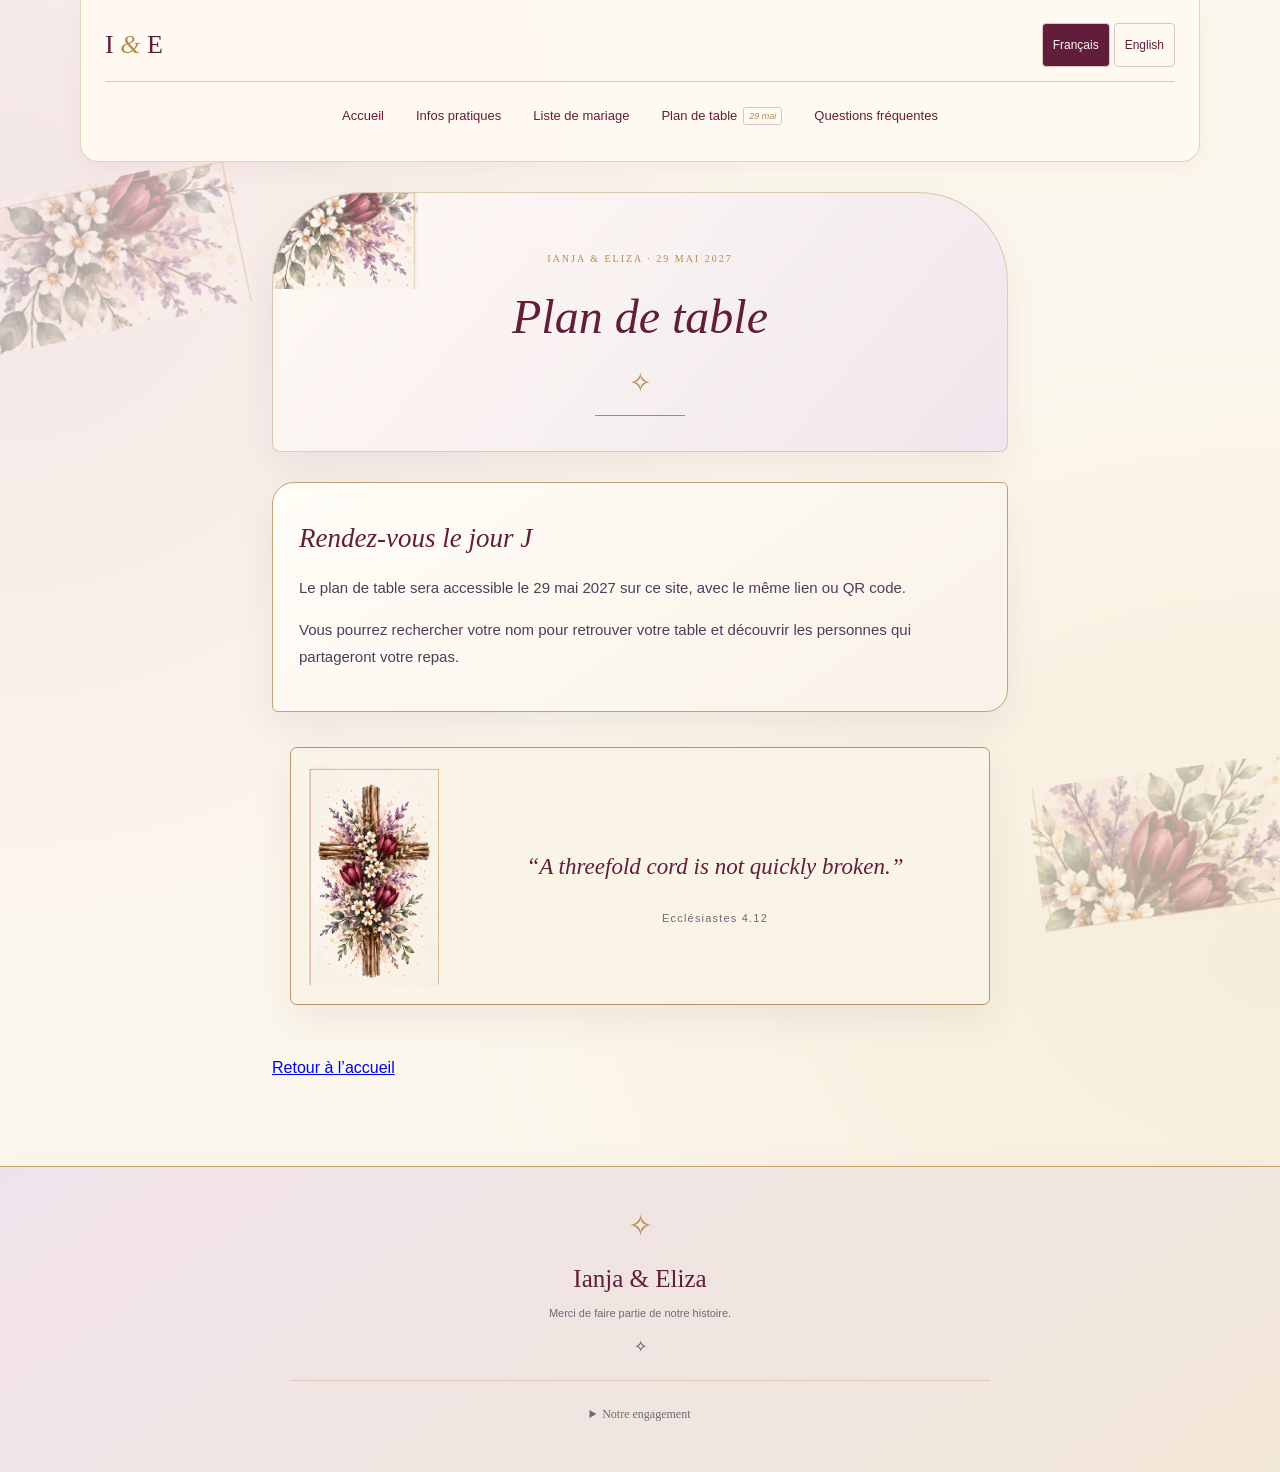
==== commit 008be314: "Add files via upload" ====
--- a/acces-plan-de-table.html
+++ b/acces-plan-de-table.html
@@ -2,9 +2,11 @@
 <html lang="fr"><head><meta charset="utf-8"><meta name="viewport" content="width=device-width,initial-scale=1"><meta name="theme-color" content="#59162f"><meta name="robots" content="noindex,nofollow"><title>Ianja &amp; Eliza — Plan de table</title>
 <link rel="stylesheet" href="style.css"><link rel="stylesheet" href="photos.css"><link rel="stylesheet" href="confirmation.css"><link rel="stylesheet" href="navigation.css"><script defer src="configuration.js"></script><script defer src="navigation.js"></script><link rel="stylesheet" href="engagement.css"><script defer src="engagement.js"></script>
 <link rel="stylesheet" href="elegance.css">
+<link rel="stylesheet" href="pages-decorees.css">
 </head>
 <body><header class="top"><a href="./" aria-label="Ianja & Eliza">I <span>&</span> E</a><nav class="languages" aria-label="Langue / Language"><button type="button" data-lang="fr" lang="fr" aria-pressed="true">Français</button><button type="button" data-lang="en" lang="en" aria-pressed="false">English</button></nav></header>
 <main class="info-page"><div class="page-heading"><p class="eyebrow" data-page-fr="IANJA &amp; ELIZA · 29 MAI 2027" data-page-en="IANJA &amp; ELIZA · 29 MAY 2027">IANJA &amp; ELIZA · 29 MAI 2027</p><h1 data-page-title data-page-fr="Plan de table" data-page-en="Seating plan">Plan de table</h1></div><section class="info-card"><h2  data-page-fr="Rendez-vous le jour J" data-page-en="Available on our wedding day">Rendez-vous le jour J</h2><p  data-page-fr="Le plan de table sera accessible le 29 mai 2027 sur ce site, avec le même lien ou QR code." data-page-en="The seating plan will be available on 29 May 2027 on this website using the same link or QR code.">Le plan de table sera accessible le 29 mai 2027 sur ce site, avec le même lien ou QR code.</p><p  data-page-fr="Vous pourrez rechercher votre nom pour retrouver votre table et découvrir les personnes qui partageront votre repas." data-page-en="You will be able to search for your name to find your table and see who will be sharing your meal.">Vous pourrez rechercher votre nom pour retrouver votre table et découvrir les personnes qui partageront votre repas.</p></section><a id="open-seating" class="primary" href="plan-de-table.html" hidden data-page-fr="Voir le plan de table" data-page-en="View the seating plan">Voir le plan de table</a>
+<div class="faith-keepsake"><div class="keepsake-cross" aria-hidden="true"></div><blockquote><p>“A threefold cord is not quickly broken.”</p><cite data-page-fr="Ecclésiastes 4.12" data-page-en="Ecclesiastes 4:12">Ecclésiastes 4.12</cite></blockquote></div>
 <a class="page-home" href="index.html" data-page-fr="Retour à l’accueil" data-page-en="Back to home">Retour à l’accueil</a>
 <noscript>Activez JavaScript pour le menu et le choix de langue. / Enable JavaScript for navigation and language selection.</noscript></main>
 <footer><span>Ianja & Eliza</span><p  data-page-fr="Merci de faire partie de notre histoire." data-page-en="Thank you for being part of our story.">Merci de faire partie de notre histoire.</p><span aria-hidden="true">✧</span></footer></body></html>
--- a/pages-decorees.css
+++ b/pages-decorees.css
@@ -0,0 +1,15 @@
+/* Fleurs, feuillages, ivoire et liserés de la papeterie des mariés. */
+:root{--sage:#7c8b75;--paper-shadow:0 16px 38px #4f234513}
+.page-heading{padding:48px 28px 35px;margin:30px 0;isolation:isolate;border:1px solid #b9956070;border-radius:90px 90px 8px 8px;background:linear-gradient(130deg,#fffaf3ed,#efe5eeee);box-shadow:var(--paper-shadow);overflow:hidden}
+.page-heading::before{content:'';position:absolute;top:-4px;left:-10px;width:155px;height:100px;background:url('images/papeterie-monogramme.png') top center/155px auto no-repeat;opacity:.65;z-index:-1;pointer-events:none}
+.page-heading .eyebrow{position:relative;font-size:10px;letter-spacing:2px;max-width:70%;margin:10px auto 20px}.page-heading h1{position:relative;text-shadow:0 2px 0 #fff8ed}.page-heading::after{content:'✧';width:90px;border-bottom:1px solid var(--gold);padding-bottom:10px}
+.practical-section,.info-card{position:relative;background:linear-gradient(145deg,#fffdf7,#f9f2e8);box-shadow:var(--paper-shadow);border:1px solid #c0a276;border-radius:22px 6px 22px 6px}.practical-section::after{content:'';position:absolute;bottom:8px;right:8px;width:35px;height:35px;border-right:1px solid #b9956080;border-bottom:1px solid #b9956080;border-radius:0 0 14px 0;pointer-events:none}
+.practical-shortcuts a{background:#fffcf7;box-shadow:0 4px 10px #621d3a09}.station-note{background:#ecf0e8;border-color:#9ba88d}.travel-responsibility{background:#f1e4e9;border-color:var(--wine)}.attire-section{background:linear-gradient(140deg,#f5eaf0,#faf4e8)}.venue-day{padding:8px 8px 0;background:#fffaf2;border:1px solid #bc9865;border-radius:80px 80px 7px 7px;box-shadow:var(--paper-shadow);transform:rotate(1deg)}.venue-day img{border-radius:73px 73px 3px 3px}.venue-night{border:1px solid #b99560;background:#fffaf2;padding:8px 8px 0;box-shadow:var(--paper-shadow);border-radius:6px}.route-details{background:#fcf9f0;border-color:#c6b795}.practical-heading>span{background:var(--wine);color:var(--ivory);border:1px solid var(--gold);box-shadow:0 0 0 3px #f4ead9}
+.gift-welcome .gift-portrait{transform:rotate(2deg);box-shadow:0 16px 34px #621d3a22}.gift-story{display:grid;grid-template-columns:minmax(0,.8fr) minmax(0,1.2fr);gap:32px;align-items:center;max-width:900px;padding:30px;background:#f3e9ee;border:1px solid #b99560;border-radius:8px 70px 8px 8px;text-align:left;box-shadow:var(--paper-shadow)}.gift-story-content .eyebrow{font-size:10px;color:var(--wine);letter-spacing:1.5px}.gift-story-content h2{font-size:31px;line-height:1.3}.gift-story-content>p:not(.eyebrow):not(.gift-scripture){font:15px/1.9 Georgia,serif}.story-photo{margin:0!important;padding:8px 8px 0;background:#fffaf2;border:1px solid #b99560;border-radius:120px 120px 5px 5px;box-shadow:0 10px 22px #621d3a18;transform:rotate(-2deg)}.story-photo img{width:100%;height:auto;aspect-ratio:3/4;object-fit:cover;object-position:52% 40%;border-radius:112px 112px 2px 2px;display:block}.story-photo figcaption{text-align:center;font:italic 13px/1.6 Georgia,serif;padding:15px 4px;color:var(--muted)}.gift-coming{isolation:isolate;overflow:hidden;box-shadow:0 0 0 5px #fffaf2,0 0 0 6px #b9956055,var(--paper-shadow)}.gift-coming::before,.gift-coming::after{content:'';position:absolute;pointer-events:none;z-index:-1;width:140px;height:100px;opacity:.6;background-image:url('images/papeterie-monogramme.png');background-size:140px auto;background-repeat:no-repeat}.gift-coming::before{top:0;left:0;background-position:top center}.gift-coming::after{bottom:0;right:0;background-position:bottom center}.gift-coming>p{position:relative}
+.faq-layout{display:grid;grid-template-columns:minmax(0,.75fr) minmax(0,1.25fr);gap:28px;align-items:start}.faq-portrait{position:sticky;top:25px;margin:0;padding:8px 8px 0;background:#fffaf2;border:1px solid #b99560;border-radius:140px 140px 5px 5px;box-shadow:var(--paper-shadow)}.faq-portrait img{display:block;width:100%;height:auto;aspect-ratio:3/4;object-fit:cover;object-position:55% 65%;border-radius:132px 132px 2px 2px}.faq-portrait figcaption{text-align:center;font:italic 19px/1.5 Georgia,serif;padding:18px 5px;color:var(--wine)}.faq-list details{border:1px solid #c7af91;border-left:3px solid var(--gold);border-radius:7px;background:linear-gradient(130deg,#fffcf6,#f9f0ee);box-shadow:0 6px 16px #621d3a09}.faq-list details[open]{border-left-color:var(--wine);background:#fffbf5}.faq-list summary{font:17px/1.6 Georgia,serif}.faq-list details p{font-size:14px;line-height:1.9}
+.faith-keepsake{display:grid;grid-template-columns:130px minmax(0,1fr);gap:30px;align-items:center;max-width:700px;margin:35px auto 50px;padding:18px 28px 18px 18px;border:1px solid #b99560;border-radius:7px;background:#faf4e7;box-shadow:var(--paper-shadow)}.keepsake-cross{height:220px;border-radius:3px;background:url('images/papeterie-croix.png') top center/135px auto no-repeat}.faith-keepsake blockquote{margin:0;text-align:center;color:var(--wine);font:italic 23px/1.65 Georgia,serif}.faith-keepsake cite{display:block;font:11px/1.7 Arial,sans-serif;letter-spacing:1.2px;margin-top:12px;color:var(--muted)}
+.tables-section{position:relative;padding:28px 20px 30px;border:1px solid #c5a97f;border-radius:18px;background:#fffaf2aa;box-shadow:var(--paper-shadow)}.table-cover{position:relative;isolation:isolate;overflow:hidden}.table-cover::after{content:'';position:absolute;bottom:0;right:-10px;width:90px;height:80px;z-index:-1;pointer-events:none;opacity:.32;background:url('images/papeterie-croix.png') bottom right/110px auto no-repeat}.table{border-radius:75px 75px 6px 6px;box-shadow:0 9px 22px #621d3a12}.table-cover .table-name{font-size:23px}.finder{border:1px solid var(--gold);box-shadow:0 0 0 5px #fffaf2,var(--paper-shadow)}
+@media(min-width:900px){.info-page:has(.faq-layout){max-width:1000px}}
+@media(max-width:700px){.page-heading{margin:22px 0 28px;padding:35px 20px 28px;border-radius:65px 65px 7px 7px}.page-heading::before{width:115px;height:76px;background-size:115px auto;opacity:.48}.page-heading .eyebrow{font-size:9px;letter-spacing:1px;max-width:74%}.gift-story{grid-template-columns:1fr;gap:24px;padding:24px 20px;border-radius:8px 45px 8px 8px}.story-photo{max-width:300px;width:100%;margin:0 auto!important}.gift-story-content h2{font-size:29px}.faq-layout{grid-template-columns:1fr;gap:25px}.faq-portrait{position:static;max-width:300px;width:100%;margin:0 auto}.faq-portrait img{aspect-ratio:4/5}.faith-keepsake{grid-template-columns:95px minmax(0,1fr);gap:16px;padding:15px 15px 15px 10px}.keepsake-cross{height:170px;background-size:100px auto}.faith-keepsake blockquote{font-size:19px}.tables-section{padding:24px 14px}.venue-day{transform:none}.gift-welcome .gift-portrait{transform:rotate(1deg)}}
+@media(max-width:370px){.faith-keepsake{grid-template-columns:1fr}.keepsake-cross{width:110px;margin:0 auto;height:190px;background-size:110px auto}.faith-keepsake blockquote{font-size:20px}}
+@media print{.faq-portrait{position:static}.faith-keepsake{box-shadow:none}.gift-story,.practical-section,.tables-section{box-shadow:none}}
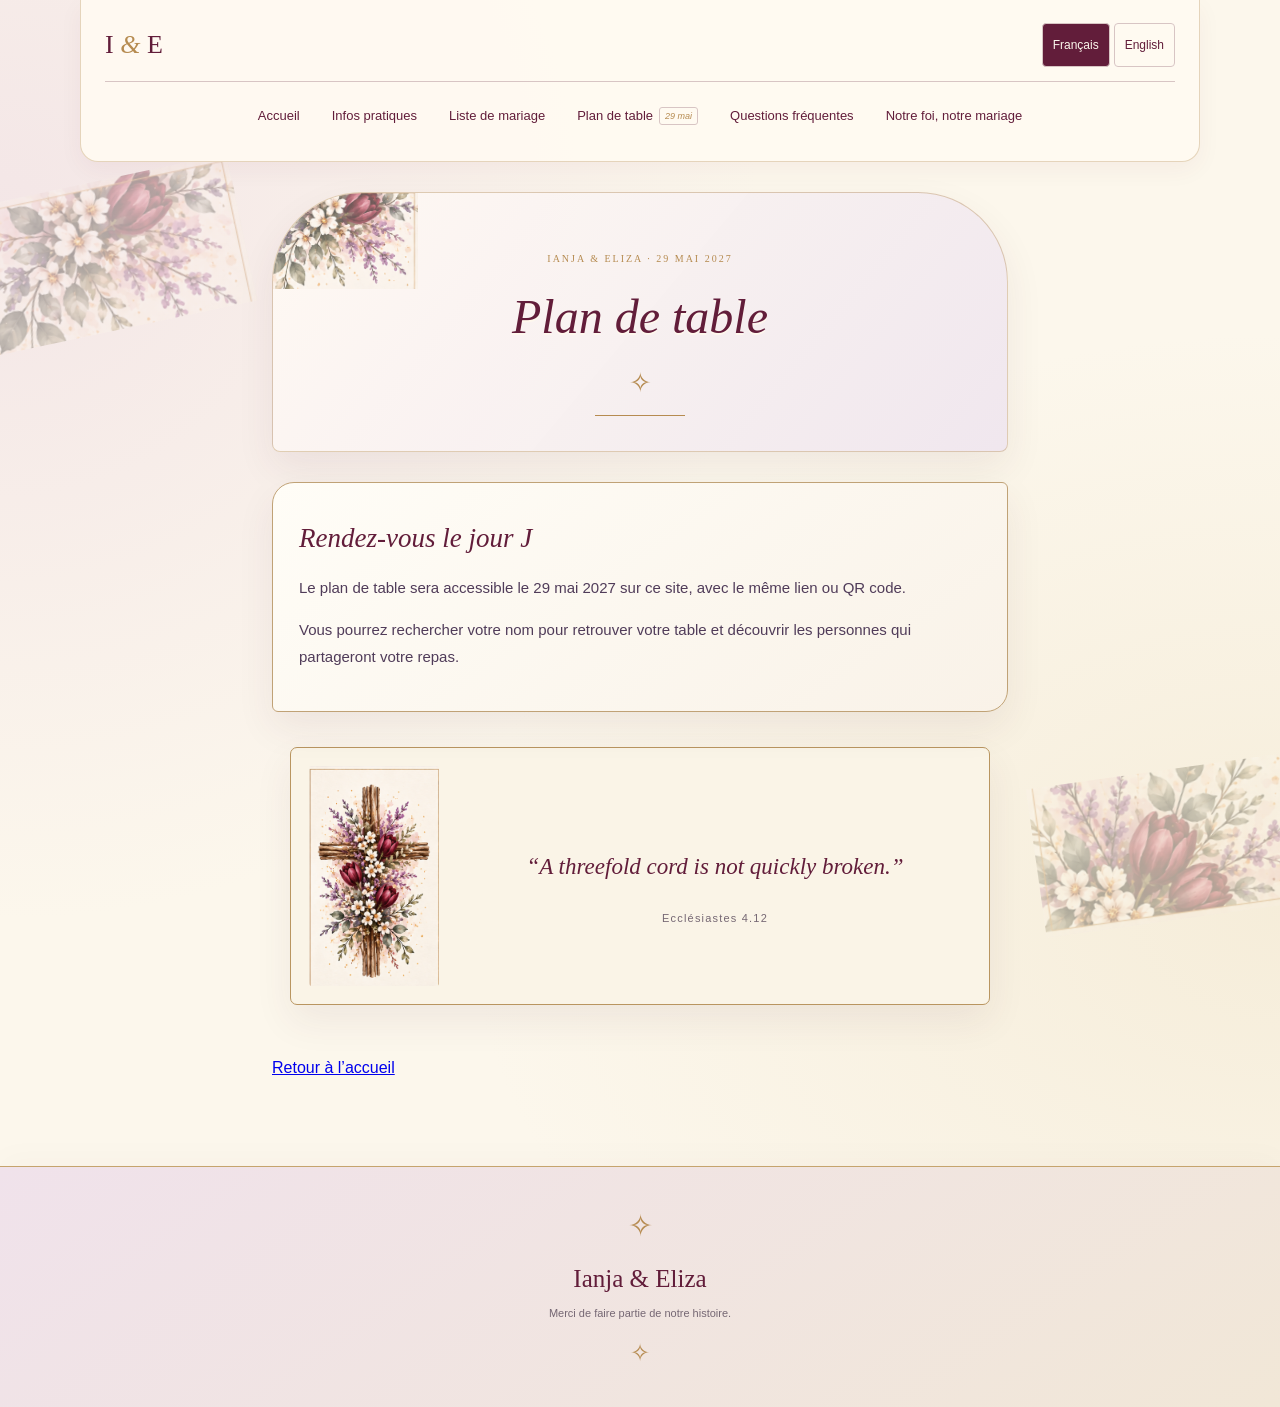
==== commit 22f3415f: "Add files via upload" ====
--- a/acces-plan-de-table.html
+++ b/acces-plan-de-table.html
@@ -1,6 +1,6 @@
 <!doctype html>
 <html lang="fr"><head><meta charset="utf-8"><meta name="viewport" content="width=device-width,initial-scale=1"><meta name="theme-color" content="#59162f"><meta name="robots" content="noindex,nofollow"><title>Ianja &amp; Eliza — Plan de table</title>
-<link rel="stylesheet" href="style.css"><link rel="stylesheet" href="photos.css"><link rel="stylesheet" href="confirmation.css"><link rel="stylesheet" href="navigation.css"><script defer src="configuration.js"></script><script defer src="navigation.js"></script><link rel="stylesheet" href="engagement.css"><script defer src="engagement.js"></script>
+<link rel="stylesheet" href="style.css"><link rel="stylesheet" href="photos.css"><link rel="stylesheet" href="confirmation.css"><link rel="stylesheet" href="navigation.css"><script defer src="configuration.js"></script><script defer src="navigation.js"></script>
 <link rel="stylesheet" href="elegance.css">
 <link rel="stylesheet" href="pages-decorees.css">
 </head>
--- a/photos.css
+++ b/photos.css
@@ -19,7 +19,7 @@
 .photo-gallery{display:grid;grid-template-columns:1fr;gap:25px;max-width:400px;margin:30px auto 0}
 .photo-gallery figure{margin:0;padding:10px 10px 0;background:#fffaf2;border:1px solid #d9c2ac;box-shadow:0 8px 22px #59162f0b;border-radius:140px 140px 5px 5px;overflow:hidden}
 .photo-gallery img{display:block;width:100%;height:auto;aspect-ratio:4/5;object-fit:cover;border-radius:130px 130px 2px 2px}
-.photo-gallery figure:first-child img{object-position:50% 85%}
+.photo-gallery figure:first-child img{object-position:50% 15%}
 .photo-gallery figure:nth-child(2) img{object-position:46% 60%}
 .photo-gallery figure:nth-child(3) img{object-position:50% 40%}
 .photo-gallery figcaption{font:italic 20px Georgia,serif;color:var(--wine);padding:20px 6px}
@@ -29,3 +29,5 @@
 @media(min-width:700px){.photo-gallery{grid-template-columns:repeat(3,minmax(0,1fr));max-width:none;gap:20px;align-items:start}.photo-gallery figure:nth-child(2){margin-top:30px}.photo-gallery figcaption{font-size:18px}.hero{padding-top:30px}.welcome-art{width:90%}}
 @media(max-width:420px){.hero{margin:0 -12px}.hero .intro{padding:0 12px}.welcome-art{border-radius:2px}.memories{margin-top:45px}.finder{margin-bottom:45px}}
 @media print{.welcome-art{max-width:430px}.memories{display:none}.top{display:none}}
+
+.photo-gallery figure:first-child img{object-position:55% 65%}.photo-gallery figure:nth-child(2) img{object-position:50% 65%}.photo-gallery figure:nth-child(3) img{object-position:55% 40%}
--- a/confirmation.css
+++ b/confirmation.css
@@ -5,3 +5,4 @@
 .phone-inline{display:grid;grid-template-columns:100px minmax(0,1fr);gap:8px;align-items:stretch}.phone-prefix{position:relative;min-width:0;border:1px solid #bca6ab;background:#fffdf9;border-radius:5px;display:flex;align-items:center;justify-content:center}.phone-prefix #dial-code{font:16px Arial,sans-serif;color:var(--wine);pointer-events:none}.phone-prefix #phone-country{position:absolute;inset:0;width:100%;height:100%;opacity:0;cursor:pointer;padding:0;margin:0}.phone-prefix:focus-within{outline:3px solid var(--gold);outline-offset:3px}#rsvp .phone-inline #contact-phone{min-width:0;margin:0;height:100%}@media(max-width:380px){.phone-inline{grid-template-columns:82px minmax(0,1fr);gap:6px}}
 .review{margin-top:25px;padding:22px 18px;background:#eee5eb;border:1px solid var(--line);border-radius:8px}.review h3{font:26px/1.3 Georgia,serif;color:var(--wine);margin:0 0 12px}.review p{font-size:13px}.review dl{margin:20px 0;overflow-wrap:anywhere}.review dt{font-size:12px;font-weight:600;margin:14px 0 3px;color:var(--wine)}.review dd{font-size:14px;white-space:pre-wrap;margin:0}.review-actions{display:flex;gap:12px;flex-wrap:wrap}.review-actions button{flex:1 1 180px}.review [disabled]{opacity:.55;cursor:not-allowed}#email-notice{overflow-wrap:anywhere}
 .deadline-notice{margin:24px 0;padding:18px 20px;border:2px solid var(--wine);border-radius:8px;background:#f1e3e8;color:var(--wine)}.deadline-notice .deadline{font-size:17px;color:var(--wine);margin:0 0 10px;text-align:left;line-height:1.5}.deadline-notice>p:last-child{font-size:14px;line-height:1.7;margin:0}.deadline-reminder{margin:24px 0 12px;font-size:13px;font-weight:600;color:var(--wine);border-left:3px solid var(--gold);padding-left:12px}#seating-notice{padding:20px;border:1px solid var(--gold);border-radius:6px;background:#fffaf2;color:var(--wine);line-height:1.8}
+.age-choices{display:grid;gap:9px}.age-choices>label{display:flex;align-items:center;gap:10px;font-size:13px;padding:12px;border:1px solid var(--line);border-radius:5px;background:#fffdf8;cursor:pointer}.age-choices input{accent-color:var(--wine);width:18px;height:18px;flex-shrink:0;margin:0}.age-choices>label:has(input:checked){background:#efe1e9;border-color:var(--wine)}#rsvp .age-options legend{font-weight:600;font-size:13px;margin-bottom:9px}.family-note p{margin:8px 0;font-size:13px;line-height:1.8}
--- a/elegance.css
+++ b/elegance.css
@@ -15,10 +15,13 @@
 .rsvp-photos figure{min-width:0;margin:0;padding:8px 8px 0;border:1px solid #b68b50;border-radius:160px 160px 7px 7px;background:#fffbf5;box-shadow:0 14px 30px #621d3a17}
 .rsvp-photos figure:first-child{transform:rotate(-3deg)}.rsvp-photos figure:last-child{transform:rotate(3deg)}
 .rsvp-photos figure img{display:block;width:100%;height:auto;aspect-ratio:3/4;object-fit:cover;border-radius:150px 150px 3px 3px}
-.rsvp-photos figure:first-child img{object-position:50% 88%}.rsvp-photos figure:nth-child(2) img{object-position:50% 40%;aspect-ratio:3/4}.rsvp-photos figure:last-child img{object-position:46% 60%}
+.rsvp-photos figure:first-child img{object-position:50% 15%}.rsvp-photos figure:nth-child(2) img{object-position:50% 40%;aspect-ratio:3/4}.rsvp-photos figure:last-child img{object-position:46% 60%}
 .rsvp-photos figcaption{padding:17px 4px 19px;text-align:center;color:var(--wine);font:italic 17px/1.4 Georgia,serif}.rsvp-photos figure:nth-child(2) figcaption{font-size:24px}
 @media(min-width:1200px){body::before,body::after{width:270px;height:260px;opacity:.32}body::before{left:-25px}body::after{right:-25px}}
 @media(max-width:700px){body::before,body::after{width:130px;height:150px;opacity:.16}body::before{left:-35px;top:160px}body::after{right:-25px}.hero .welcome-art{width:96%;margin:5px auto 0}.rsvp-photos{display:flex;align-items:center;overflow-x:auto;scroll-snap-type:x mandatory;gap:18px;margin:15px -12px 40px;padding:12px 24px 24px;scroll-padding-left:24px}.rsvp-photos figure{flex:0 0 82%;max-width:390px;scroll-snap-align:center;border-radius:170px 170px 7px 7px;transform:none!important}.rsvp-photos figure img{aspect-ratio:4/5!important;border-radius:160px 160px 3px 3px}.rsvp-photos figcaption{font-size:18px}.rsvp-photos::after{content:'';flex:0 0 6px}.top{border-radius:0 0 12px 12px}.rsvp-card{box-shadow:0 12px 28px #621d3a12}}
 @media(prefers-reduced-motion:reduce){.primary,.main-navigation a{transition:none}}
 @media print{body{background:white}body::before,body::after{display:none}.rsvp-photos{display:grid;margin:20px 0;overflow:visible}.rsvp-photos figure{transform:none!important}.top,.hero .welcome-art,.rsvp-card,.table{box-shadow:none}}
 .photo-scroll-hint{display:none}body::before,body::after{height:125px}@media(min-width:1200px){body::before,body::after{height:150px}}@media(max-width:700px){body::before,body::after{height:85px}.photo-scroll-hint{display:block;text-align:center;font-size:11px;color:var(--muted);margin:-25px 0 35px}}
+
+/* Cadrages adaptés à la nouvelle sélection de photos. */
+.rsvp-photos figure:first-child img{object-position:50% 35%}.rsvp-photos figure:nth-child(2) img{object-position:47% 60%}.rsvp-photos figure:last-child img{object-position:45% 70%}
